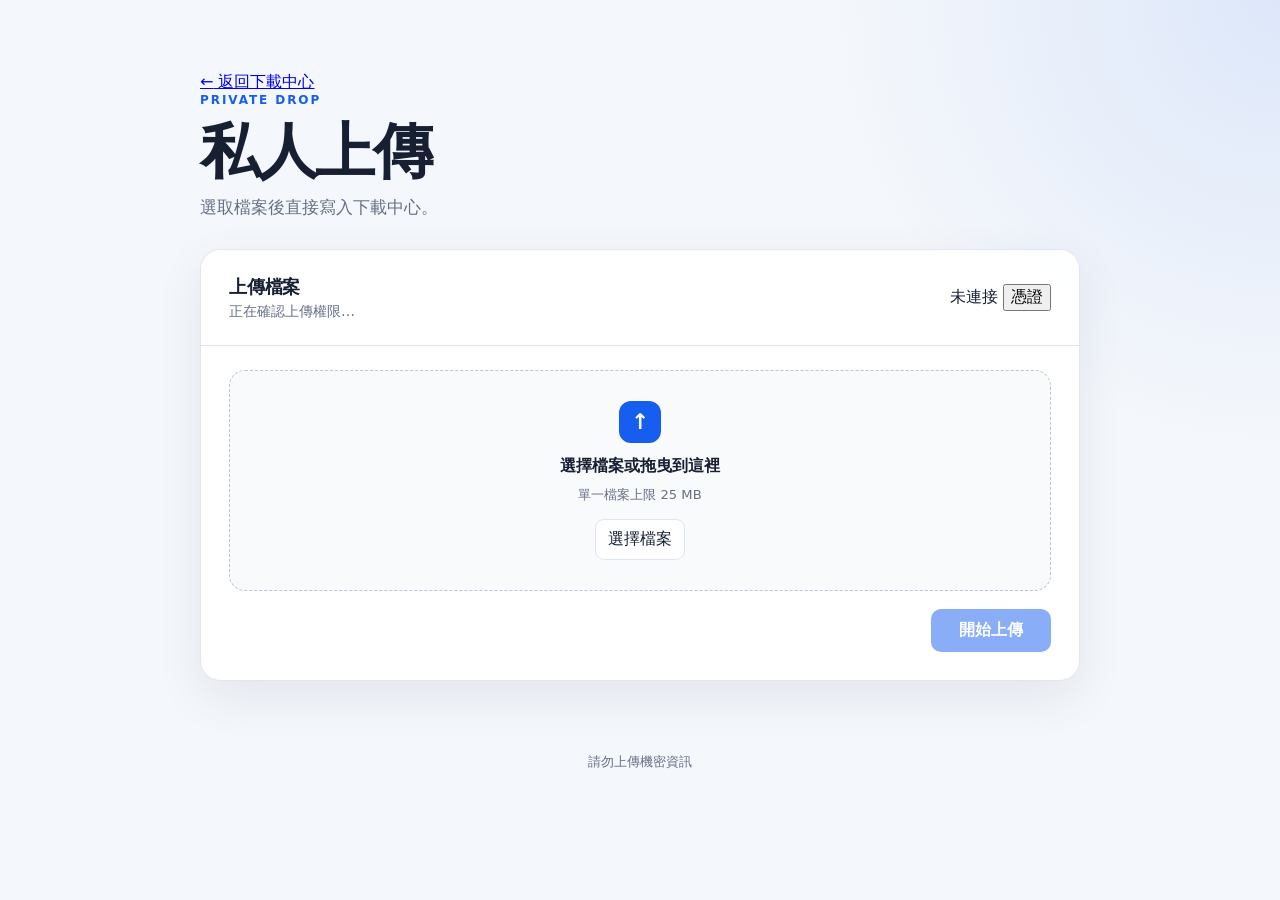
==== upload.html @ 97d2708b "Add dedicated private upload page" ====
<!doctype html>
<html lang="zh-Hant">
  <head>
    <meta charset="UTF-8">
    <meta name="viewport" content="width=device-width, initial-scale=1.0">
    <meta name="description" content="私人檔案上傳工具。">
    <meta name="robots" content="noindex,nofollow">
    <meta name="theme-color" content="#f4f7fb">
    <title>私人上傳｜檔案下載中心</title>
    <link rel="stylesheet" href="styles.css">
  </head>
  <body class="upload-page">
    <main class="page-shell upload-shell">
      <a class="back-link" href="index.html" aria-label="返回檔案下載中心">
        <span aria-hidden="true">←</span>
        返回下載中心
      </a>

      <header class="hero upload-hero">
        <p class="eyebrow">PRIVATE DROP</p>
        <h1>私人上傳</h1>
        <p class="intro">選取檔案後直接寫入下載中心。</p>
      </header>

      <section class="upload-section" aria-labelledby="upload-title">
        <div class="section-heading upload-heading">
          <div>
            <h2 id="upload-title">上傳檔案</h2>
            <p id="upload-mode" class="file-count">正在確認上傳權限…</p>
          </div>
          <div class="credential-controls">
            <span id="credential-status" class="credential-badge">未連接</span>
            <button
              id="credential-toggle"
              class="credential-toggle"
              type="button"
              aria-expanded="false"
              aria-controls="credential-panel"
            >
              <span class="credential-toggle-dot" aria-hidden="true"></span>
              憑證
            </button>
          </div>
        </div>

        <div class="upload-body">
          <div id="credential-panel" class="credential-panel" hidden>
            <div class="credential-copy">
              <p class="credential-title">首次設定上傳權限</p>
              <p class="credential-description">
                Token 儲存在這台裝置的瀏覽器中，之後進入本頁不會再次顯示輸入欄位。
              </p>
            </div>

            <label class="sr-only" for="github-token">GitHub Fine-grained Token</label>
            <div class="credential-input-row">
              <input
                id="github-token"
                type="password"
                inputmode="text"
                autocomplete="off"
                spellcheck="false"
                placeholder="貼上 github_pat_…"
              >
              <button id="toggle-token" class="secondary-button" type="button">顯示</button>
            </div>

            <div class="credential-actions-row">
              <button id="save-token" class="upload-button compact-button" type="button">
                儲存至此裝置
              </button>
              <button id="clear-token" class="text-button" type="button">清除已儲存憑證</button>
            </div>
            <p class="security-note">
              此設定只在目前裝置持續保存；清除瀏覽器網站資料或 Token 到期後需重新設定。
            </p>
          </div>

          <div
            id="drop-zone"
            class="drop-zone"
            tabindex="0"
            role="button"
            aria-label="選擇或拖曳檔案到此處上傳"
          >
            <input id="file-input" type="file" hidden>
            <div class="upload-icon" aria-hidden="true">↑</div>
            <p id="selected-file-name" class="drop-title">選擇檔案或拖曳到這裡</p>
            <p id="selected-file-meta" class="drop-meta">單一檔案上限 25 MB</p>
            <button id="choose-file" class="secondary-button choose-button" type="button">選擇檔案</button>
          </div>

          <div class="upload-actions">
            <button id="upload-button" class="upload-button" type="button" disabled>開始上傳</button>
            <button id="login-button" class="secondary-button" type="button" hidden>登入上傳服務</button>
          </div>

          <div id="upload-progress" class="upload-progress" hidden>
            <div class="progress-track"><div id="progress-bar" class="progress-bar"></div></div>
            <p id="upload-status" class="upload-status" role="status" aria-live="polite"></p>
          </div>

          <a id="post-upload-link" class="post-upload-link" href="index.html" hidden>
            回到首頁查看檔案
            <span aria-hidden="true">→</span>
          </a>
        </div>
      </section>
    </main>

    <footer>
      <p>請勿上傳機密資訊</p>
    </footer>

    <script src="config.js"></script>
    <script src="upload.js" defer></script>
  </body>
</html>
---- styles.css ----
:root {
  color-scheme: light;
  --background: #f4f7fb;
  --surface: #ffffff;
  --surface-soft: #f8fafc;
  --text: #172033;
  --muted: #667085;
  --border: #dfe5ee;
  --accent: #155eef;
  --accent-hover: #004eeb;
  --accent-soft: #eff4ff;
  --success: #067647;
  --success-soft: #ecfdf3;
  --danger: #b42318;
  --danger-soft: #fef3f2;
  --shadow: 0 16px 48px rgba(24, 39, 75, 0.08);
}

* { box-sizing: border-box; }

body {
  min-height: 100vh;
  margin: 0;
  background:
    radial-gradient(circle at top right, rgba(21, 94, 239, 0.1), transparent 28rem),
    var(--background);
  color: var(--text);
  font-family: Inter, ui-sans-serif, system-ui, -apple-system, BlinkMacSystemFont,
    "Segoe UI", "Noto Sans TC", sans-serif;
  -webkit-font-smoothing: antialiased;
}

button, input { font: inherit; }
button { -webkit-tap-highlight-color: transparent; }

.page-shell {
  width: min(100% - 32px, 880px);
  margin: 0 auto;
  padding: 72px 0 40px;
}

.hero { margin-bottom: 30px; }
.eyebrow {
  margin: 0 0 12px;
  color: var(--accent);
  font-size: 0.75rem;
  font-weight: 800;
  letter-spacing: 0.16em;
}

h1, h2, p { margin-top: 0; }
h1 {
  margin-bottom: 12px;
  font-size: clamp(2.25rem, 6vw, 3.75rem);
  line-height: 1.08;
  letter-spacing: -0.04em;
}
h2 { margin-bottom: 4px; font-size: 1.15rem; letter-spacing: -0.01em; }
.intro { max-width: 620px; margin-bottom: 0; color: var(--muted); font-size: 1.05rem; }

.upload-section, .file-section {
  overflow: hidden;
  border: 1px solid rgba(223, 229, 238, 0.9);
  border-radius: 20px;
  background: rgba(255, 255, 255, 0.94);
  box-shadow: var(--shadow);
}
.upload-section { margin-bottom: 24px; }

.section-heading {
  display: flex;
  align-items: center;
  justify-content: space-between;
  gap: 20px;
  padding: 24px 28px;
  border-bottom: 1px solid var(--border);
}
.file-count { min-height: 1.25em; margin-bottom: 0; color: var(--muted); font-size: 0.875rem; }
.private-badge {
  flex: 0 0 auto;
  padding: 6px 10px;
  border-radius: 999px;
  background: var(--success-soft);
  color: var(--success);
  font-size: 0.78rem;
  font-weight: 750;
}
.upload-body { display: grid; gap: 18px; padding: 24px 28px 28px; }

.token-panel {
  padding: 18px;
  border: 1px solid var(--border);
  border-radius: 14px;
  background: var(--surface-soft);
}
.token-panel > label { display: block; margin-bottom: 8px; font-size: 0.85rem; font-weight: 750; }
.token-row { display: grid; grid-template-columns: minmax(0, 1fr) auto auto; gap: 8px; }
.token-row input {
  width: 100%;
  min-width: 0;
  padding: 10px 12px;
  border: 1px solid var(--border);
  border-radius: 9px;
  background: var(--surface);
  color: var(--text);
}
.token-options { display: flex; align-items: center; justify-content: space-between; gap: 12px; margin-top: 10px; }
.checkbox-label { display: inline-flex; align-items: center; gap: 7px; color: var(--muted); font-size: 0.8rem; }
.security-note { margin: 10px 0 0; color: var(--muted); font-size: 0.78rem; line-height: 1.5; }

.drop-zone {
  display: grid;
  min-height: 220px;
  place-items: center;
  align-content: center;
  gap: 9px;
  padding: 30px;
  border: 1.5px dashed #b9c5d8;
  border-radius: 16px;
  background: var(--surface-soft);
  cursor: pointer;
  text-align: center;
  transition: border-color 150ms ease, background 150ms ease, transform 150ms ease;
}
.drop-zone:hover, .drop-zone.dragging { border-color: var(--accent); background: var(--accent-soft); }
.drop-zone.dragging { transform: scale(1.005); }
.drop-zone.has-file { border-style: solid; border-color: #75e0a7; background: var(--success-soft); }
.upload-icon {
  display: grid;
  width: 42px;
  height: 42px;
  place-items: center;
  border-radius: 12px;
  background: var(--accent);
  color: #fff;
  font-size: 1.35rem;
  font-weight: 800;
}
.drop-title { max-width: 100%; margin: 4px 0 0; overflow-wrap: anywhere; font-weight: 750; }
.drop-meta { margin: 0; color: var(--muted); font-size: 0.82rem; }
.choose-button { margin-top: 6px; }

.upload-actions { display: flex; justify-content: flex-end; gap: 10px; }
.upload-button, .download-button {
  display: inline-flex;
  min-width: 120px;
  align-items: center;
  justify-content: center;
  gap: 8px;
  padding: 11px 18px;
  border: 0;
  border-radius: 10px;
  background: var(--accent);
  color: #fff;
  font-weight: 750;
  cursor: pointer;
  transition: background 150ms ease, transform 150ms ease;
}
.upload-button:hover:not(:disabled), .download-button:hover:not(:disabled) { background: var(--accent-hover); transform: translateY(-1px); }
.upload-button:disabled, .download-button:disabled { cursor: not-allowed; opacity: 0.5; }
.secondary-button, .refresh-button {
  flex: 0 0 auto;
  padding: 9px 12px;
  border: 1px solid var(--border);
  border-radius: 9px;
  background: var(--surface);
  color: var(--text);
  cursor: pointer;
}
.secondary-button:hover, .refresh-button:hover { background: var(--surface-soft); }
.text-button { padding: 0; border: 0; background: transparent; color: var(--accent); font-size: 0.8rem; cursor: pointer; }

.upload-progress { display: grid; gap: 8px; }
.progress-track { overflow: hidden; height: 7px; border-radius: 999px; background: #e8edf5; }
.progress-bar { width: 0; height: 100%; border-radius: inherit; background: var(--accent); transition: width 200ms ease; }
.progress-bar.indeterminate { animation: progress 1.25s ease-in-out infinite alternate; }
@keyframes progress { from { transform: translateX(-70%); } to { transform: translateX(230%); } }
.upload-status { margin: 0; color: var(--muted); font-size: 0.82rem; }
.upload-status.success { color: var(--success); }
.upload-status.error { color: var(--danger); }

.status {
  display: flex;
  min-height: 190px;
  align-items: center;
  justify-content: center;
  gap: 12px;
  padding: 32px;
  color: var(--muted);
  text-align: center;
}
.status.error { color: var(--danger); }
.spinner {
  width: 18px;
  height: 18px;
  flex: 0 0 auto;
  border: 2px solid #dbe5f7;
  border-top-color: var(--accent);
  border-radius: 50%;
  animation: spin 0.8s linear infinite;
}
@keyframes spin { to { transform: rotate(360deg); } }

.file-list { margin: 0; padding: 0; list-style: none; }
.file-item {
  display: grid;
  grid-template-columns: minmax(0, 1fr) auto;
  align-items: center;
  gap: 20px;
  padding: 22px 28px;
}
.file-item + .file-item { border-top: 1px solid var(--border); }
.file-details { min-width: 0; }
.file-name {
  overflow: hidden;
  margin: 0 0 9px;
  font-size: 1rem;
  font-weight: 700;
  line-height: 1.35;
  text-overflow: ellipsis;
  white-space: nowrap;
}
.file-meta { display: flex; flex-wrap: wrap; gap: 8px; margin: 0; color: var(--muted); font-size: 0.8125rem; }
.extension { padding: 2px 8px; border-radius: 999px; background: var(--accent-soft); color: var(--accent); font-weight: 700; }
.button-spinner { width: 14px; height: 14px; border: 2px solid rgba(255, 255, 255, 0.45); border-top-color: #fff; border-radius: 50%; animation: spin 0.8s linear infinite; }

button:focus-visible, input:focus-visible, .drop-zone:focus-visible { outline: 3px solid rgba(21, 94, 239, 0.28); outline-offset: 2px; }
footer { padding: 8px 16px 32px; color: var(--muted); font-size: 0.8125rem; text-align: center; }
footer p { margin-bottom: 0; }
[hidden] { display: none !important; }

@media (max-width: 600px) {
  .page-shell { width: min(100% - 24px, 880px); padding-top: 44px; }
  .hero { margin-bottom: 24px; }
  .section-heading, .file-item, .upload-body { padding-right: 20px; padding-left: 20px; }
  .token-row { grid-template-columns: 1fr auto; }
  .token-row input { grid-column: 1 / -1; }
  .token-options { align-items: flex-start; flex-direction: column; }
  .drop-zone { min-height: 200px; padding: 24px 18px; }
  .upload-actions { flex-direction: column-reverse; }
  .upload-button, .upload-actions .secondary-button { width: 100%; }
  .file-item { grid-template-columns: 1fr; gap: 16px; }
  .file-name { white-space: normal; overflow-wrap: anywhere; }
  .download-button { width: 100%; }
}

@media (prefers-reduced-motion: reduce) {
  *, *::before, *::after {
    scroll-behavior: auto !important;
    transition-duration: 0.01ms !important;
    animation-duration: 0.01ms !important;
    animation-iteration-count: 1 !important;
  }
}
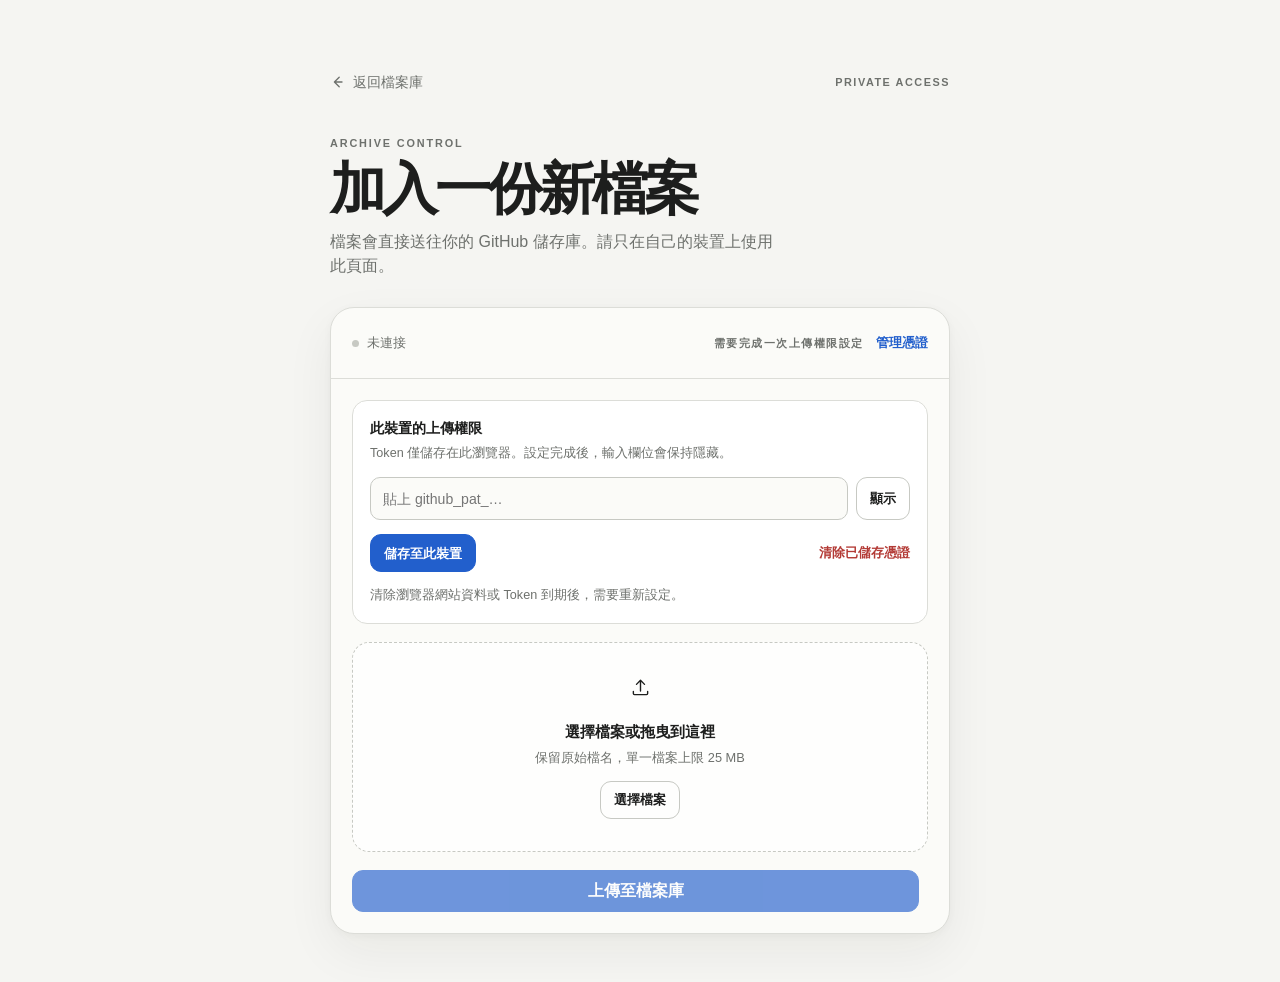
==== commit ad46e97a: "Redesign personal file hub experience" ====
--- a/upload.html
+++ b/upload.html
@@ -2,96 +2,74 @@
 <html lang="zh-Hant">
   <head>
     <meta charset="UTF-8">
-    <meta name="viewport" content="width=device-width, initial-scale=1.0">
+    <meta name="viewport" content="width=device-width, initial-scale=1, viewport-fit=cover">
     <meta name="description" content="私人檔案上傳工具。">
-    <meta name="robots" content="noindex,nofollow">
-    <meta name="theme-color" content="#f4f7fb">
-    <title>私人上傳｜檔案下載中心</title>
+    <meta name="robots" content="noindex,nofollow,noarchive">
+    <meta name="theme-color" content="#f5f5f2" media="(prefers-color-scheme: light)">
+    <meta name="theme-color" content="#161718" media="(prefers-color-scheme: dark)">
+    <meta name="apple-mobile-web-app-capable" content="yes">
+    <meta name="apple-mobile-web-app-status-bar-style" content="default">
+    <link rel="manifest" href="manifest.webmanifest">
+    <link rel="apple-touch-icon" href="assets/icons/apple-touch-icon.png">
     <link rel="stylesheet" href="styles.css">
+    <title>管理檔案 · 檔案庫</title>
   </head>
   <body class="upload-page">
-    <main class="page-shell upload-shell">
-      <a class="back-link" href="index.html" aria-label="返回檔案下載中心">
-        <span aria-hidden="true">←</span>
-        返回下載中心
-      </a>
+    <main class="app-frame upload-frame">
+      <nav class="upload-topbar" aria-label="頁面導覽">
+        <a class="back-link" href="index.html">
+          <svg aria-hidden="true" viewBox="0 0 20 20" fill="none"><path d="m11.5 4-6 6 6 6M6 10h9" stroke="currentColor" stroke-width="1.65" stroke-linecap="round" stroke-linejoin="round"/></svg>
+          返回檔案庫
+        </a>
+        <span class="owner-mark">PRIVATE ACCESS</span>
+      </nav>
 
-      <header class="hero upload-hero">
-        <p class="eyebrow">PRIVATE DROP</p>
-        <h1>私人上傳</h1>
-        <p class="intro">選取檔案後直接寫入下載中心。</p>
+      <header class="upload-intro">
+        <p class="kicker">ARCHIVE CONTROL</p>
+        <h1>加入一份新檔案</h1>
+        <p>檔案會直接送往你的 GitHub 儲存庫。請只在自己的裝置上使用此頁面。</p>
       </header>
 
-      <section class="upload-section" aria-labelledby="upload-title">
-        <div class="section-heading upload-heading">
-          <div>
-            <h2 id="upload-title">上傳檔案</h2>
-            <p id="upload-mode" class="file-count">正在確認上傳權限…</p>
+      <section class="upload-panel" aria-labelledby="upload-title">
+        <div class="connection-bar">
+          <div class="connection-state">
+            <span class="state-dot" aria-hidden="true"></span>
+            <span id="credential-status">未連接</span>
           </div>
+          <span id="upload-mode" class="owner-mark">正在確認上傳權限…</span>
           <div class="credential-controls">
-            <span id="credential-status" class="credential-badge">未連接</span>
-            <button
-              id="credential-toggle"
-              class="credential-toggle"
-              type="button"
-              aria-expanded="false"
-              aria-controls="credential-panel"
-            >
-              <span class="credential-toggle-dot" aria-hidden="true"></span>
-              憑證
-            </button>
+            <button id="credential-toggle" class="text-button credential-toggle" type="button" aria-expanded="false" aria-controls="credential-panel">管理憑證</button>
           </div>
         </div>
 
         <div class="upload-body">
           <div id="credential-panel" class="credential-panel" hidden>
             <div class="credential-copy">
-              <p class="credential-title">首次設定上傳權限</p>
-              <p class="credential-description">
-                Token 儲存在這台裝置的瀏覽器中，之後進入本頁不會再次顯示輸入欄位。
-              </p>
+              <p class="credential-title">此裝置的上傳權限</p>
+              <p class="credential-description">Token 僅儲存在此瀏覽器。設定完成後，輸入欄位會保持隱藏。</p>
             </div>
-
             <label class="sr-only" for="github-token">GitHub Fine-grained Token</label>
             <div class="credential-input-row">
-              <input
-                id="github-token"
-                type="password"
-                inputmode="text"
-                autocomplete="off"
-                spellcheck="false"
-                placeholder="貼上 github_pat_…"
-              >
+              <input id="github-token" type="password" inputmode="text" autocomplete="off" spellcheck="false" placeholder="貼上 github_pat_…">
               <button id="toggle-token" class="secondary-button" type="button">顯示</button>
             </div>
-
             <div class="credential-actions-row">
-              <button id="save-token" class="upload-button compact-button" type="button">
-                儲存至此裝置
-              </button>
-              <button id="clear-token" class="text-button" type="button">清除已儲存憑證</button>
+              <button id="save-token" class="primary-button compact-button" type="button">儲存至此裝置</button>
+              <button id="clear-token" class="text-button danger-text-button" type="button">清除已儲存憑證</button>
             </div>
-            <p class="security-note">
-              此設定只在目前裝置持續保存；清除瀏覽器網站資料或 Token 到期後需重新設定。
-            </p>
+            <p class="security-note">清除瀏覽器網站資料或 Token 到期後，需要重新設定。</p>
           </div>
 
-          <div
-            id="drop-zone"
-            class="drop-zone"
-            tabindex="0"
-            role="button"
-            aria-label="選擇或拖曳檔案到此處上傳"
-          >
+          <div id="drop-zone" class="drop-zone">
             <input id="file-input" type="file" hidden>
-            <div class="upload-icon" aria-hidden="true">↑</div>
+            <div class="drop-symbol" aria-hidden="true"><svg viewBox="0 0 28 28" fill="none"><path d="M14 18V6m0 0L9.5 10.5M14 6l4.5 4.5M6 18.5v2.25A1.25 1.25 0 0 0 7.25 22h13.5A1.25 1.25 0 0 0 22 20.75V18.5" stroke="currentColor" stroke-width="1.55" stroke-linecap="round" stroke-linejoin="round"/></svg></div>
             <p id="selected-file-name" class="drop-title">選擇檔案或拖曳到這裡</p>
-            <p id="selected-file-meta" class="drop-meta">單一檔案上限 25 MB</p>
+            <p id="selected-file-meta" class="drop-meta">保留原始檔名，單一檔案上限 25 MB</p>
             <button id="choose-file" class="secondary-button choose-button" type="button">選擇檔案</button>
           </div>
 
           <div class="upload-actions">
-            <button id="upload-button" class="upload-button" type="button" disabled>開始上傳</button>
+            <button id="upload-button" class="primary-button" type="button" disabled>上傳至檔案庫</button>
             <button id="login-button" class="secondary-button" type="button" hidden>登入上傳服務</button>
           </div>
 
@@ -99,19 +77,10 @@
             <div class="progress-track"><div id="progress-bar" class="progress-bar"></div></div>
             <p id="upload-status" class="upload-status" role="status" aria-live="polite"></p>
           </div>
-
-          <a id="post-upload-link" class="post-upload-link" href="index.html" hidden>
-            回到首頁查看檔案
-            <span aria-hidden="true">→</span>
-          </a>
+          <a id="post-upload-link" class="post-upload-link" href="index.html" hidden>回到檔案庫查看檔案 <span aria-hidden="true">→</span></a>
         </div>
       </section>
     </main>
-
-    <footer>
-      <p>請勿上傳機密資訊</p>
-    </footer>
-
     <script src="config.js"></script>
     <script src="upload.js" defer></script>
   </body>
--- a/styles.css
+++ b/styles.css
@@ -1,254 +1,179 @@
 :root {
-  color-scheme: light;
-  --background: #f4f7fb;
-  --surface: #ffffff;
-  --surface-soft: #f8fafc;
-  --text: #172033;
-  --muted: #667085;
-  --border: #dfe5ee;
-  --accent: #155eef;
-  --accent-hover: #004eeb;
-  --accent-soft: #eff4ff;
-  --success: #067647;
-  --success-soft: #ecfdf3;
-  --danger: #b42318;
-  --danger-soft: #fef3f2;
-  --shadow: 0 16px 48px rgba(24, 39, 75, 0.08);
+  color-scheme: light dark;
+  --canvas: #f5f5f2;
+  --surface: #fbfbf8;
+  --surface-raised: #ffffff;
+  --ink: #1d1e1d;
+  --ink-soft: #6e716d;
+  --line: #dcddd8;
+  --line-strong: #c7c9c3;
+  --blue: #225fcc;
+  --blue-pressed: #164aab;
+  --blue-wash: #eaf1ff;
+  --success: #27744e;
+  --danger: #b33a35;
+  --danger-wash: #fff1ef;
+  --shadow: 0 18px 50px rgba(26, 28, 24, 0.06), 0 2px 8px rgba(26, 28, 24, 0.035);
+  --radius-lg: 24px;
+  --safe-bottom: env(safe-area-inset-bottom, 0px);
+  font-family: ui-rounded, "SF Pro Rounded", "SF Pro Text", -apple-system, BlinkMacSystemFont, "Segoe UI", "Noto Sans TC", sans-serif;
+}
+
+@media (prefers-color-scheme: dark) {
+  :root {
+    --canvas: #161718;
+    --surface: #1e2020;
+    --surface-raised: #252727;
+    --ink: #f1f2ef;
+    --ink-soft: #aeb2ac;
+    --line: #383b39;
+    --line-strong: #4a4e4b;
+    --blue: #91b8ff;
+    --blue-pressed: #b9d1ff;
+    --blue-wash: #1d3155;
+    --success: #77d39b;
+    --danger: #ff9c95;
+    --danger-wash: #462523;
+    --shadow: none;
+  }
 }
 
 * { box-sizing: border-box; }
-
+html { background: var(--canvas); }
 body {
+  min-width: 320px;
   min-height: 100vh;
   margin: 0;
-  background:
-    radial-gradient(circle at top right, rgba(21, 94, 239, 0.1), transparent 28rem),
-    var(--background);
-  color: var(--text);
-  font-family: Inter, ui-sans-serif, system-ui, -apple-system, BlinkMacSystemFont,
-    "Segoe UI", "Noto Sans TC", sans-serif;
+  background: var(--canvas);
+  color: var(--ink);
+  font: 400 16px/1.5 ui-rounded, "SF Pro Rounded", "SF Pro Text", -apple-system, BlinkMacSystemFont, "Segoe UI", "Noto Sans TC", sans-serif;
   -webkit-font-smoothing: antialiased;
+  text-rendering: optimizeLegibility;
 }
+button, input { font: inherit; }
+button { color: inherit; -webkit-tap-highlight-color: transparent; }
+a { color: inherit; -webkit-tap-highlight-color: transparent; }
+h1, h2, h3, p { margin-top: 0; }
+h1 { margin-bottom: 0; font-size: clamp(2.45rem, 7vw, 4.2rem); font-weight: 620; line-height: 0.98; letter-spacing: -0.065em; }
+h2 { margin-bottom: 5px; font-size: 1.05rem; font-weight: 650; letter-spacing: -0.025em; }
 
-button, input { font: inherit; }
-button { -webkit-tap-highlight-color: transparent; }
+.app-frame { width: min(calc(100% - 40px), 920px); margin: 0 auto; padding: max(72px, calc(env(safe-area-inset-top, 0px) + 48px)) 0 52px; }
+.archive-header { display: flex; align-items: end; justify-content: space-between; gap: 24px; margin-bottom: 37px; }
+.kicker { margin: 0 0 11px; color: var(--ink-soft); font-size: 0.68rem; font-weight: 700; letter-spacing: 0.17em; }
+.title-line { display: flex; align-items: center; gap: 10px; }
+.archive-summary { max-width: 12rem; margin: 0 0 3px; color: var(--ink-soft); font-size: 0.94rem; text-align: right; }
 
-.page-shell {
-  width: min(100% - 32px, 880px);
-  margin: 0 auto;
-  padding: 72px 0 40px;
-}
+.constellation-link { display: inline-grid; width: 34px; height: 34px; place-items: center; border-radius: 50%; color: color-mix(in srgb, var(--ink-soft) 82%, transparent); opacity: 0.72; transition: color 180ms ease, background 180ms ease, opacity 180ms ease, transform 180ms ease; }
+.constellation-link svg { width: 25px; height: 25px; }
+.constellation-link:hover { background: var(--blue-wash); color: var(--blue); opacity: 1; transform: rotate(10deg); }
+.constellation-link:active { transform: scale(0.9); }
 
-.hero { margin-bottom: 30px; }
-.eyebrow {
-  margin: 0 0 12px;
-  color: var(--accent);
-  font-size: 0.75rem;
-  font-weight: 800;
-  letter-spacing: 0.16em;
-}
+.library, .upload-panel { overflow: hidden; border: 1px solid var(--line); border-radius: var(--radius-lg); background: var(--surface); box-shadow: var(--shadow); }
+.library-heading { display: flex; align-items: center; justify-content: space-between; gap: 20px; padding: 24px 29px 21px; border-bottom: 1px solid var(--line); }
+.file-count { min-height: 1.25em; margin: 0; color: var(--ink-soft); font-size: 0.82rem; }
 
-h1, h2, p { margin-top: 0; }
-h1 {
-  margin-bottom: 12px;
-  font-size: clamp(2.25rem, 6vw, 3.75rem);
-  line-height: 1.08;
-  letter-spacing: -0.04em;
-}
-h2 { margin-bottom: 4px; font-size: 1.15rem; letter-spacing: -0.01em; }
-.intro { max-width: 620px; margin-bottom: 0; color: var(--muted); font-size: 1.05rem; }
+.text-button { padding: 8px 0; border: 0; background: transparent; color: var(--blue); font-size: 0.84rem; font-weight: 650; cursor: pointer; }
+.text-button:hover { color: var(--blue-pressed); text-decoration: underline; text-underline-offset: 3px; }
+.library-state { display: flex; min-height: 220px; align-items: center; justify-content: center; gap: 10px; padding: 32px; color: var(--ink-soft); text-align: center; }
+.library-state.error { color: var(--danger); }
+.quiet-spinner, .spinner { display: inline-block; width: 15px; height: 15px; flex: 0 0 auto; border: 1.8px solid color-mix(in srgb, var(--ink-soft) 24%, transparent); border-top-color: currentColor; border-radius: 50%; animation: spin 800ms linear infinite; }
+@keyframes spin { to { transform: rotate(1turn); } }
 
-.upload-section, .file-section {
-  overflow: hidden;
-  border: 1px solid rgba(223, 229, 238, 0.9);
-  border-radius: 20px;
-  background: rgba(255, 255, 255, 0.94);
-  box-shadow: var(--shadow);
-}
-.upload-section { margin-bottom: 24px; }
+.file-list { margin: 0; padding: 0; list-style: none; }
+.file-item { display: grid; grid-template-columns: minmax(0, 1fr) auto; align-items: center; gap: 24px; padding: 20px 29px; transition: background 160ms ease; }
+.file-item + .file-item { border-top: 1px solid var(--line); }
+.file-item:hover { background: color-mix(in srgb, var(--surface-raised) 75%, var(--blue-wash)); }
+.file-details { min-width: 0; }
+.file-name { overflow: hidden; margin: 0 0 7px; font-size: 1rem; font-weight: 625; letter-spacing: -0.018em; text-overflow: ellipsis; white-space: nowrap; }
+.file-meta { display: flex; flex-wrap: wrap; align-items: center; gap: 8px; margin: 0; color: var(--ink-soft); font-size: 0.79rem; }
+.extension { padding: 2px 7px; border: 1px solid color-mix(in srgb, var(--line-strong) 75%, transparent); border-radius: 6px; color: var(--ink-soft); font-size: 0.68rem; font-weight: 700; letter-spacing: 0.055em; }
 
-.section-heading {
-  display: flex;
-  align-items: center;
-  justify-content: space-between;
-  gap: 20px;
-  padding: 24px 28px;
-  border-bottom: 1px solid var(--border);
-}
-.file-count { min-height: 1.25em; margin-bottom: 0; color: var(--muted); font-size: 0.875rem; }
-.private-badge {
-  flex: 0 0 auto;
-  padding: 6px 10px;
-  border-radius: 999px;
-  background: var(--success-soft);
-  color: var(--success);
-  font-size: 0.78rem;
-  font-weight: 750;
-}
-.upload-body { display: grid; gap: 18px; padding: 24px 28px 28px; }
+.download-button, .primary-button, .secondary-button { display: inline-flex; min-height: 42px; align-items: center; justify-content: center; gap: 7px; border-radius: 11px; font-weight: 650; cursor: pointer; transition: background 160ms ease, border-color 160ms ease, color 160ms ease, transform 160ms ease, opacity 160ms ease; }
+.download-button { min-width: 92px; padding: 9px 13px; border: 1px solid var(--line); background: var(--surface-raised); color: var(--ink); font-size: 0.87rem; }
+.download-button:hover:not(:disabled) { border-color: color-mix(in srgb, var(--blue) 50%, var(--line)); color: var(--blue); background: var(--blue-wash); }
+.primary-button { width: 100%; border: 1px solid var(--blue); background: var(--blue); color: #fff; }
+.primary-button:hover:not(:disabled) { border-color: var(--blue-pressed); background: var(--blue-pressed); }
+.secondary-button { padding: 0 13px; border: 1px solid var(--line-strong); background: transparent; color: var(--ink); font-size: 0.84rem; }
+.secondary-button:hover { border-color: var(--ink-soft); background: var(--surface-raised); }
+.download-button:active:not(:disabled), .primary-button:active:not(:disabled), .secondary-button:active:not(:disabled) { transform: scale(0.97); }
+.download-button:disabled, .primary-button:disabled { cursor: wait; opacity: 0.65; }
+.button-spinner { width: 14px; height: 14px; border: 2px solid rgba(255, 255, 255, 0.45); border-top-color: #fff; border-radius: 50%; animation: spin 800ms linear infinite; }
+.archive-footer { display: flex; justify-content: center; gap: 8px; padding: 4px 24px calc(28px + var(--safe-bottom)); color: var(--ink-soft); font-size: 0.74rem; }
 
-.token-panel {
-  padding: 18px;
-  border: 1px solid var(--border);
-  border-radius: 14px;
-  background: var(--surface-soft);
-}
-.token-panel > label { display: block; margin-bottom: 8px; font-size: 0.85rem; font-weight: 750; }
-.token-row { display: grid; grid-template-columns: minmax(0, 1fr) auto auto; gap: 8px; }
-.token-row input {
-  width: 100%;
-  min-width: 0;
-  padding: 10px 12px;
-  border: 1px solid var(--border);
-  border-radius: 9px;
-  background: var(--surface);
-  color: var(--text);
-}
-.token-options { display: flex; align-items: center; justify-content: space-between; gap: 12px; margin-top: 10px; }
-.checkbox-label { display: inline-flex; align-items: center; gap: 7px; color: var(--muted); font-size: 0.8rem; }
-.security-note { margin: 10px 0 0; color: var(--muted); font-size: 0.78rem; line-height: 1.5; }
-
-.drop-zone {
-  display: grid;
-  min-height: 220px;
-  place-items: center;
-  align-content: center;
-  gap: 9px;
-  padding: 30px;
-  border: 1.5px dashed #b9c5d8;
-  border-radius: 16px;
-  background: var(--surface-soft);
-  cursor: pointer;
-  text-align: center;
-  transition: border-color 150ms ease, background 150ms ease, transform 150ms ease;
-}
-.drop-zone:hover, .drop-zone.dragging { border-color: var(--accent); background: var(--accent-soft); }
-.drop-zone.dragging { transform: scale(1.005); }
-.drop-zone.has-file { border-style: solid; border-color: #75e0a7; background: var(--success-soft); }
-.upload-icon {
-  display: grid;
-  width: 42px;
-  height: 42px;
-  place-items: center;
-  border-radius: 12px;
-  background: var(--accent);
-  color: #fff;
-  font-size: 1.35rem;
-  font-weight: 800;
-}
-.drop-title { max-width: 100%; margin: 4px 0 0; overflow-wrap: anywhere; font-weight: 750; }
-.drop-meta { margin: 0; color: var(--muted); font-size: 0.82rem; }
-.choose-button { margin-top: 6px; }
-
-.upload-actions { display: flex; justify-content: flex-end; gap: 10px; }
-.upload-button, .download-button {
-  display: inline-flex;
-  min-width: 120px;
-  align-items: center;
-  justify-content: center;
-  gap: 8px;
-  padding: 11px 18px;
-  border: 0;
-  border-radius: 10px;
-  background: var(--accent);
-  color: #fff;
-  font-weight: 750;
-  cursor: pointer;
-  transition: background 150ms ease, transform 150ms ease;
-}
-.upload-button:hover:not(:disabled), .download-button:hover:not(:disabled) { background: var(--accent-hover); transform: translateY(-1px); }
-.upload-button:disabled, .download-button:disabled { cursor: not-allowed; opacity: 0.5; }
-.secondary-button, .refresh-button {
-  flex: 0 0 auto;
-  padding: 9px 12px;
-  border: 1px solid var(--border);
-  border-radius: 9px;
-  background: var(--surface);
-  color: var(--text);
-  cursor: pointer;
-}
-.secondary-button:hover, .refresh-button:hover { background: var(--surface-soft); }
-.text-button { padding: 0; border: 0; background: transparent; color: var(--accent); font-size: 0.8rem; cursor: pointer; }
-
+/* Private uploader */
+.upload-frame { width: min(calc(100% - 40px), 620px); padding-bottom: calc(48px + var(--safe-bottom)); }
+.upload-topbar { display: flex; align-items: center; justify-content: space-between; margin-bottom: 42px; }
+.back-link { display: inline-flex; align-items: center; gap: 7px; color: var(--ink-soft); font-size: 0.87rem; text-decoration: none; }
+.back-link:hover { color: var(--ink); }
+.back-link svg { width: 16px; height: 16px; }
+.owner-mark { color: var(--ink-soft); font-size: 0.68rem; font-weight: 700; letter-spacing: 0.14em; }
+.upload-intro { margin-bottom: 29px; }
+.upload-intro h1 { margin-bottom: 13px; font-size: clamp(2.15rem, 9vw, 3.5rem); }
+.upload-intro p:last-child { max-width: 28rem; margin: 0; color: var(--ink-soft); }
+.connection-bar { display: grid; grid-template-columns: minmax(0, 1fr) auto auto; align-items: center; gap: 12px; padding: 17px 21px; border-bottom: 1px solid var(--line); }
+.connection-state { display: flex; align-items: center; gap: 8px; min-width: 0; color: var(--ink-soft); font-size: 0.82rem; }
+.connection-state span:last-child { overflow: hidden; text-overflow: ellipsis; white-space: nowrap; }
+.state-dot { width: 7px; height: 7px; flex: 0 0 auto; border-radius: 50%; background: var(--line-strong); }
+.connection-state:has(#credential-status.connected) { color: var(--success); }
+.connection-state:has(#credential-status.connected) .state-dot { background: currentColor; box-shadow: 0 0 0 3px color-mix(in srgb, currentColor 16%, transparent); }
+.credential-controls { display: flex; align-items: center; }
+.credential-toggle { white-space: nowrap; }
+.upload-body { display: grid; gap: 18px; padding: 21px; }
+.credential-panel { display: grid; gap: 14px; padding: 17px; border: 1px solid var(--line); border-radius: 15px; background: var(--surface-raised); }
+.credential-title { margin-bottom: 4px; font-size: 0.9rem; font-weight: 720; }
+.credential-description, .security-note { margin: 0; color: var(--ink-soft); font-size: 0.79rem; line-height: 1.55; }
+.credential-input-row { display: grid; grid-template-columns: minmax(0, 1fr) auto; gap: 8px; }
+.credential-input-row input { width: 100%; min-width: 0; height: 43px; padding: 0 12px; border: 1px solid var(--line-strong); border-radius: 10px; outline: none; background: var(--surface); color: var(--ink); font-size: 0.88rem; }
+.credential-input-row input:focus { border-color: var(--blue); box-shadow: 0 0 0 3px color-mix(in srgb, var(--blue) 18%, transparent); }
+.credential-actions-row { display: flex; align-items: center; justify-content: space-between; gap: 14px; }
+.compact-button { width: auto; min-height: 38px; padding: 0 13px; font-size: 0.82rem; }
+.danger-text-button { color: var(--danger); }
+.drop-zone { display: grid; min-height: 210px; place-items: center; align-content: center; gap: 5px; padding: 28px 20px; border: 1px dashed var(--line-strong); border-radius: 17px; background: color-mix(in srgb, var(--surface-raised) 70%, transparent); color: var(--ink-soft); text-align: center; cursor: pointer; transition: border-color 160ms ease, background 160ms ease, transform 160ms ease; }
+.drop-zone:hover, .drop-zone.dragging { border-color: var(--blue); background: var(--blue-wash); color: var(--blue); }
+.drop-zone:active { transform: scale(0.995); }
+.drop-zone.has-file { border-style: solid; border-color: color-mix(in srgb, var(--success) 60%, var(--line)); background: color-mix(in srgb, var(--success) 9%, var(--surface)); }
+.drop-symbol { margin-bottom: 8px; color: var(--ink); }
+.drop-symbol svg { width: 25px; height: 25px; }
+.drop-title { max-width: 100%; margin: 0; overflow-wrap: anywhere; color: var(--ink); font-size: 0.96rem; font-weight: 620; }
+.drop-meta { margin: 0 0 8px; color: var(--ink-soft); font-size: 0.8rem; }
+.choose-button { min-height: 38px; }
+.upload-actions { display: grid; grid-template-columns: minmax(0, 1fr) auto; gap: 9px; }
+.upload-actions .secondary-button { min-width: 120px; }
 .upload-progress { display: grid; gap: 8px; }
-.progress-track { overflow: hidden; height: 7px; border-radius: 999px; background: #e8edf5; }
-.progress-bar { width: 0; height: 100%; border-radius: inherit; background: var(--accent); transition: width 200ms ease; }
+.progress-track { height: 3px; overflow: hidden; border-radius: 4px; background: var(--line); }
+.progress-bar { width: 0; height: 100%; border-radius: inherit; background: var(--blue); transition: width 200ms ease; }
 .progress-bar.indeterminate { animation: progress 1.25s ease-in-out infinite alternate; }
 @keyframes progress { from { transform: translateX(-70%); } to { transform: translateX(230%); } }
-.upload-status { margin: 0; color: var(--muted); font-size: 0.82rem; }
+.upload-status { margin: 0; color: var(--ink-soft); font-size: 0.8rem; text-align: center; }
 .upload-status.success { color: var(--success); }
 .upload-status.error { color: var(--danger); }
+.post-upload-link { display: inline-flex; align-items: center; justify-self: end; gap: 8px; color: var(--blue); font-size: 0.85rem; font-weight: 700; text-decoration: none; }
+.post-upload-link:hover { text-decoration: underline; }
 
-.status {
-  display: flex;
-  min-height: 190px;
-  align-items: center;
-  justify-content: center;
-  gap: 12px;
-  padding: 32px;
-  color: var(--muted);
-  text-align: center;
-}
-.status.error { color: var(--danger); }
-.spinner {
-  width: 18px;
-  height: 18px;
-  flex: 0 0 auto;
-  border: 2px solid #dbe5f7;
-  border-top-color: var(--accent);
-  border-radius: 50%;
-  animation: spin 0.8s linear infinite;
-}
-@keyframes spin { to { transform: rotate(360deg); } }
-
-.file-list { margin: 0; padding: 0; list-style: none; }
-.file-item {
-  display: grid;
-  grid-template-columns: minmax(0, 1fr) auto;
-  align-items: center;
-  gap: 20px;
-  padding: 22px 28px;
-}
-.file-item + .file-item { border-top: 1px solid var(--border); }
-.file-details { min-width: 0; }
-.file-name {
-  overflow: hidden;
-  margin: 0 0 9px;
-  font-size: 1rem;
-  font-weight: 700;
-  line-height: 1.35;
-  text-overflow: ellipsis;
-  white-space: nowrap;
-}
-.file-meta { display: flex; flex-wrap: wrap; gap: 8px; margin: 0; color: var(--muted); font-size: 0.8125rem; }
-.extension { padding: 2px 8px; border-radius: 999px; background: var(--accent-soft); color: var(--accent); font-weight: 700; }
-.button-spinner { width: 14px; height: 14px; border: 2px solid rgba(255, 255, 255, 0.45); border-top-color: #fff; border-radius: 50%; animation: spin 0.8s linear infinite; }
-
-button:focus-visible, input:focus-visible, .drop-zone:focus-visible { outline: 3px solid rgba(21, 94, 239, 0.28); outline-offset: 2px; }
-footer { padding: 8px 16px 32px; color: var(--muted); font-size: 0.8125rem; text-align: center; }
-footer p { margin-bottom: 0; }
+button:focus-visible, input:focus-visible, .drop-zone:focus-visible, a:focus-visible, summary:focus-visible { outline: 3px solid color-mix(in srgb, var(--blue) 40%, transparent); outline-offset: 3px; }
+.sr-only { position: absolute; width: 1px; height: 1px; padding: 0; margin: -1px; overflow: hidden; clip: rect(0, 0, 0, 0); white-space: nowrap; border: 0; }
 [hidden] { display: none !important; }
 
 @media (max-width: 600px) {
-  .page-shell { width: min(100% - 24px, 880px); padding-top: 44px; }
-  .hero { margin-bottom: 24px; }
-  .section-heading, .file-item, .upload-body { padding-right: 20px; padding-left: 20px; }
-  .token-row { grid-template-columns: 1fr auto; }
-  .token-row input { grid-column: 1 / -1; }
-  .token-options { align-items: flex-start; flex-direction: column; }
-  .drop-zone { min-height: 200px; padding: 24px 18px; }
-  .upload-actions { flex-direction: column-reverse; }
-  .upload-button, .upload-actions .secondary-button { width: 100%; }
-  .file-item { grid-template-columns: 1fr; gap: 16px; }
-  .file-name { white-space: normal; overflow-wrap: anywhere; }
+  .app-frame, .upload-frame { width: min(calc(100% - 28px), 920px); padding-top: max(45px, calc(env(safe-area-inset-top, 0px) + 30px)); }
+  .archive-header { display: block; margin-bottom: 27px; }
+  .archive-summary { max-width: none; margin: 16px 0 0; text-align: left; }
+  .library, .upload-panel { border-radius: 20px; }
+  .library-heading { padding: 20px 19px 18px; }
+  .file-item { grid-template-columns: minmax(0, 1fr); gap: 14px; padding: 18px 19px; }
+  .file-name { overflow: visible; white-space: normal; overflow-wrap: anywhere; }
   .download-button { width: 100%; }
+  .upload-topbar { margin-bottom: 34px; }
+  .connection-bar { grid-template-columns: minmax(0, 1fr) auto; padding: 16px 17px; }
+  #upload-mode { display: none; }
+  .upload-body { padding: 16px; }
+  .credential-input-row { grid-template-columns: 1fr; }
+  .credential-actions-row { align-items: flex-start; flex-direction: column; }
+  .upload-actions { grid-template-columns: 1fr; }
+  .upload-actions .secondary-button { width: 100%; }
+  .drop-zone { min-height: 190px; padding: 24px 17px; }
 }
 
 @media (prefers-reduced-motion: reduce) {
-  *, *::before, *::after {
-    scroll-behavior: auto !important;
-    transition-duration: 0.01ms !important;
-    animation-duration: 0.01ms !important;
-    animation-iteration-count: 1 !important;
-  }
+  *, *::before, *::after { scroll-behavior: auto !important; animation-duration: 0.01ms !important; animation-iteration-count: 1 !important; transition-duration: 0.01ms !important; }
 }
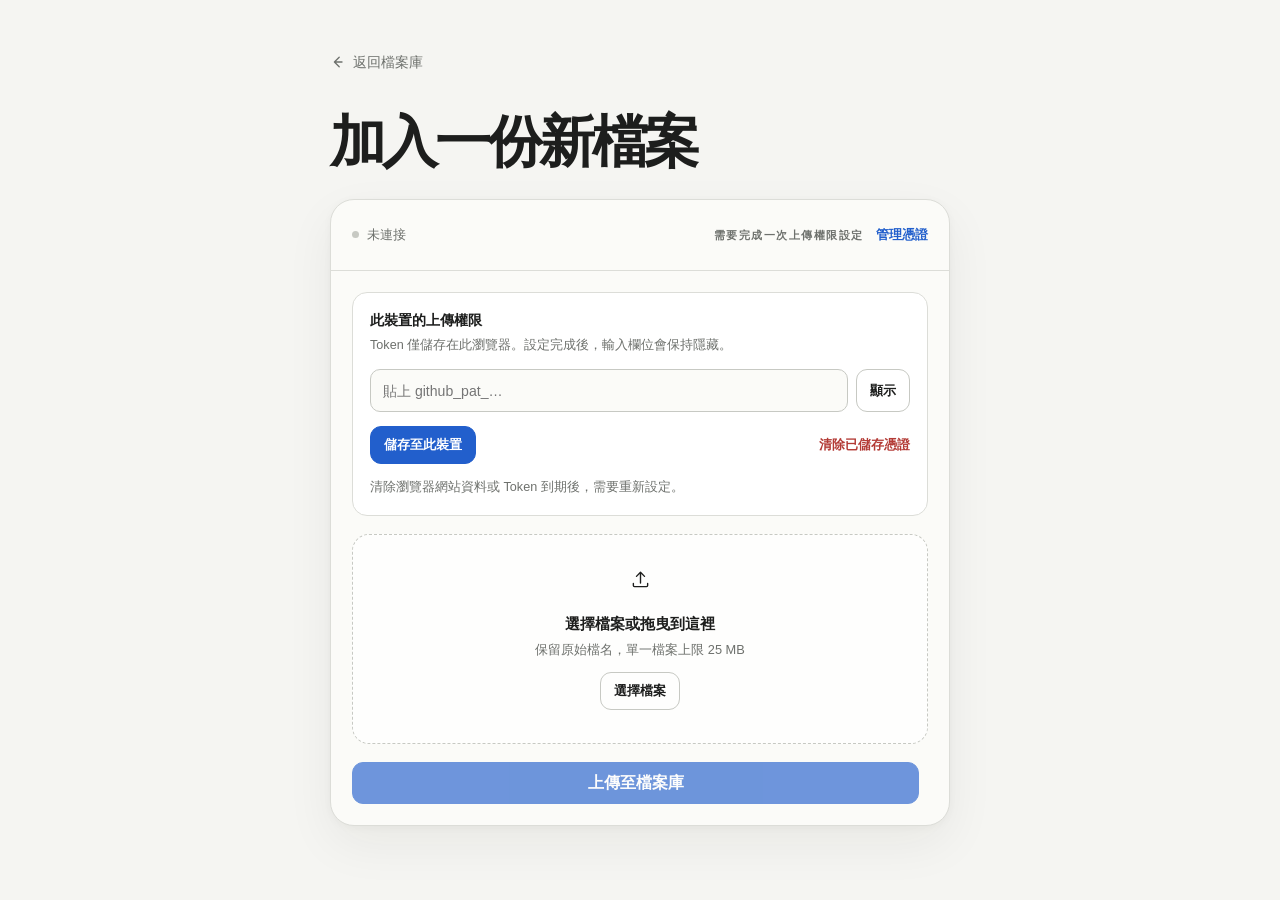
==== commit 8f245eb9: "Refine file hub labels and ordering" ====
--- a/upload.html
+++ b/upload.html
@@ -9,9 +9,11 @@
     <meta name="theme-color" content="#161718" media="(prefers-color-scheme: dark)">
     <meta name="apple-mobile-web-app-capable" content="yes">
     <meta name="apple-mobile-web-app-status-bar-style" content="default">
-    <link rel="manifest" href="manifest.webmanifest">
-    <link rel="apple-touch-icon" href="assets/icons/apple-touch-icon.png">
-    <link rel="stylesheet" href="styles.css">
+    <meta name="apple-mobile-web-app-title" content="File Hub">
+    <link rel="manifest" href="manifest.webmanifest?v=1">
+    <link rel="apple-touch-icon" sizes="180x180" href="icons/apple-touch-icon.png?v=1">
+    <link rel="icon" type="image/png" sizes="32x32" href="icons/favicon-32.png?v=1">
+    <link rel="stylesheet" href="styles.css?v=5">
     <title>管理檔案 · 檔案庫</title>
   </head>
   <body class="upload-page">
@@ -21,13 +23,10 @@
           <svg aria-hidden="true" viewBox="0 0 20 20" fill="none"><path d="m11.5 4-6 6 6 6M6 10h9" stroke="currentColor" stroke-width="1.65" stroke-linecap="round" stroke-linejoin="round"/></svg>
           返回檔案庫
         </a>
-        <span class="owner-mark">PRIVATE ACCESS</span>
       </nav>
 
       <header class="upload-intro">
-        <p class="kicker">ARCHIVE CONTROL</p>
         <h1>加入一份新檔案</h1>
-        <p>檔案會直接送往你的 GitHub 儲存庫。請只在自己的裝置上使用此頁面。</p>
       </header>
 
       <section class="upload-panel" aria-labelledby="upload-title">
--- a/styles.css
+++ b/styles.css
@@ -54,14 +54,12 @@
 button { color: inherit; -webkit-tap-highlight-color: transparent; }
 a { color: inherit; -webkit-tap-highlight-color: transparent; }
 h1, h2, h3, p { margin-top: 0; }
-h1 { margin-bottom: 0; font-size: clamp(2.45rem, 7vw, 4.2rem); font-weight: 620; line-height: 0.98; letter-spacing: -0.065em; }
+h1 { margin-bottom: 0; font-size: clamp(2.45rem, 7vw, 3.65rem); font-weight: 620; line-height: 0.98; letter-spacing: -0.065em; }
 h2 { margin-bottom: 5px; font-size: 1.05rem; font-weight: 650; letter-spacing: -0.025em; }
 
-.app-frame { width: min(calc(100% - 40px), 920px); margin: 0 auto; padding: max(72px, calc(env(safe-area-inset-top, 0px) + 48px)) 0 52px; }
-.archive-header { display: flex; align-items: end; justify-content: space-between; gap: 24px; margin-bottom: 37px; }
-.kicker { margin: 0 0 11px; color: var(--ink-soft); font-size: 0.68rem; font-weight: 700; letter-spacing: 0.17em; }
+.app-frame { width: min(calc(100% - 40px), 920px); margin: 0 auto; padding: max(52px, calc(env(safe-area-inset-top, 0px) + 32px)) 0 52px; }
+.archive-header { margin-bottom: 31px; }
 .title-line { display: flex; align-items: center; gap: 10px; }
-.archive-summary { max-width: 12rem; margin: 0 0 3px; color: var(--ink-soft); font-size: 0.94rem; text-align: right; }
 
 .constellation-link { display: inline-grid; width: 34px; height: 34px; place-items: center; border-radius: 50%; color: color-mix(in srgb, var(--ink-soft) 82%, transparent); opacity: 0.72; transition: color 180ms ease, background 180ms ease, opacity 180ms ease, transform 180ms ease; }
 .constellation-link svg { width: 25px; height: 25px; }
@@ -71,9 +69,22 @@
 .library, .upload-panel { overflow: hidden; border: 1px solid var(--line); border-radius: var(--radius-lg); background: var(--surface); box-shadow: var(--shadow); }
 .library-heading { display: flex; align-items: center; justify-content: space-between; gap: 20px; padding: 24px 29px 21px; border-bottom: 1px solid var(--line); }
 .file-count { min-height: 1.25em; margin: 0; color: var(--ink-soft); font-size: 0.82rem; }
+.library-header-actions { display: flex; align-items: center; gap: 16px; }
+.selection-mode-button { padding: 7px 0; border: 0; border-radius: 8px; background: transparent; color: var(--ink-soft); font-size: 0.84rem; font-weight: 650; cursor: pointer; transition: color 160ms ease, background 160ms ease; }
+.selection-mode-button:hover, .selection-mode-button[aria-pressed="true"] { color: var(--blue); }
+.selection-toolbar { display: flex; align-items: center; justify-content: flex-end; padding: 11px 29px; border-bottom: 1px solid var(--line); background: color-mix(in srgb, var(--blue-wash) 24%, var(--surface)); }
+.library-controls { display: flex; align-items: center; justify-content: flex-end; gap: 12px; }
+.select-all-control, .file-select-control { display: inline-flex; align-items: center; justify-content: center; color: var(--ink-soft); cursor: pointer; }
+.select-all-control { gap: 6px; font-size: 0.8rem; font-weight: 650; white-space: nowrap; }
+.select-all-control input, .file-select-control input { width: 16px; height: 16px; margin: 0; accent-color: var(--blue); cursor: pointer; }
 
 .text-button { padding: 8px 0; border: 0; background: transparent; color: var(--blue); font-size: 0.84rem; font-weight: 650; cursor: pointer; }
 .text-button:hover { color: var(--blue-pressed); text-decoration: underline; text-underline-offset: 3px; }
+.selection-button { min-height: 34px; padding: 6px 9px; border: 1px solid var(--line); border-radius: 9px; background: var(--surface-raised); color: var(--blue); font-size: 0.76rem; font-weight: 700; cursor: pointer; transition: border-color 160ms ease, background 160ms ease, color 160ms ease, opacity 160ms ease; }
+.selection-button:hover:not(:disabled) { border-color: color-mix(in srgb, var(--blue) 45%, var(--line)); background: var(--blue-wash); }
+.selection-delete-button { color: var(--danger); }
+.selection-delete-button:hover:not(:disabled) { border-color: color-mix(in srgb, var(--danger) 45%, var(--line)); background: var(--danger-wash); }
+.selection-button:disabled { cursor: wait; opacity: 0.65; }
 .library-state { display: flex; min-height: 220px; align-items: center; justify-content: center; gap: 10px; padding: 32px; color: var(--ink-soft); text-align: center; }
 .library-state.error { color: var(--danger); }
 .quiet-spinner, .spinner { display: inline-block; width: 15px; height: 15px; flex: 0 0 auto; border: 1.8px solid color-mix(in srgb, var(--ink-soft) 24%, transparent); border-top-color: currentColor; border-radius: 50%; animation: spin 800ms linear infinite; }
@@ -81,16 +92,26 @@
 
 .file-list { margin: 0; padding: 0; list-style: none; }
 .file-item { display: grid; grid-template-columns: minmax(0, 1fr) auto; align-items: center; gap: 24px; padding: 20px 29px; transition: background 160ms ease; }
+.file-item.selection-active { grid-template-columns: auto minmax(0, 1fr) auto; gap: 16px; }
 .file-item + .file-item { border-top: 1px solid var(--line); }
 .file-item:hover { background: color-mix(in srgb, var(--surface-raised) 75%, var(--blue-wash)); }
+.file-item.is-selected { background: color-mix(in srgb, var(--blue-wash) 62%, var(--surface)); }
 .file-details { min-width: 0; }
 .file-name { overflow: hidden; margin: 0 0 7px; font-size: 1rem; font-weight: 625; letter-spacing: -0.018em; text-overflow: ellipsis; white-space: nowrap; }
 .file-meta { display: flex; flex-wrap: wrap; align-items: center; gap: 8px; margin: 0; color: var(--ink-soft); font-size: 0.79rem; }
 .extension { padding: 2px 7px; border: 1px solid color-mix(in srgb, var(--line-strong) 75%, transparent); border-radius: 6px; color: var(--ink-soft); font-size: 0.68rem; font-weight: 700; letter-spacing: 0.055em; }
 
 .download-button, .primary-button, .secondary-button { display: inline-flex; min-height: 42px; align-items: center; justify-content: center; gap: 7px; border-radius: 11px; font-weight: 650; cursor: pointer; transition: background 160ms ease, border-color 160ms ease, color 160ms ease, transform 160ms ease, opacity 160ms ease; }
+.file-actions { display: flex; align-items: center; gap: 6px; }
+.file-select-control { width: 32px; height: 34px; border-radius: 9px; opacity: 0.62; transition: background 160ms ease, opacity 160ms ease; }
+.file-select-control:hover, .file-select-control:focus-within { background: var(--blue-wash); opacity: 1; }
 .download-button { min-width: 92px; padding: 9px 13px; border: 1px solid var(--line); background: var(--surface-raised); color: var(--ink); font-size: 0.87rem; }
 .download-button:hover:not(:disabled) { border-color: color-mix(in srgb, var(--blue) 50%, var(--line)); color: var(--blue); background: var(--blue-wash); }
+.delete-icon-button { display: inline-grid; width: 34px; height: 34px; place-items: center; padding: 0; border: 0; border-radius: 9px; background: transparent; color: var(--ink-soft); cursor: pointer; opacity: 0.44; transition: color 160ms ease, background 160ms ease, opacity 160ms ease, transform 160ms ease; }
+.delete-icon-button svg { width: 18px; height: 18px; }
+.delete-icon-button:hover:not(:disabled), .delete-icon-button:focus-visible { background: var(--danger-wash); color: var(--danger); opacity: 1; }
+.delete-icon-button:active:not(:disabled) { transform: scale(0.92); }
+.delete-icon-button:disabled { cursor: wait; opacity: 0.35; }
 .primary-button { width: 100%; border: 1px solid var(--blue); background: var(--blue); color: #fff; }
 .primary-button:hover:not(:disabled) { border-color: var(--blue-pressed); background: var(--blue-pressed); }
 .secondary-button { padding: 0 13px; border: 1px solid var(--line-strong); background: transparent; color: var(--ink); font-size: 0.84rem; }
@@ -98,18 +119,30 @@
 .download-button:active:not(:disabled), .primary-button:active:not(:disabled), .secondary-button:active:not(:disabled) { transform: scale(0.97); }
 .download-button:disabled, .primary-button:disabled { cursor: wait; opacity: 0.65; }
 .button-spinner { width: 14px; height: 14px; border: 2px solid rgba(255, 255, 255, 0.45); border-top-color: #fff; border-radius: 50%; animation: spin 800ms linear infinite; }
-.archive-footer { display: flex; justify-content: center; gap: 8px; padding: 4px 24px calc(28px + var(--safe-bottom)); color: var(--ink-soft); font-size: 0.74rem; }
+.delete-dialog { width: min(calc(100% - 40px), 390px); padding: 0; border: 1px solid var(--line); border-radius: 19px; background: var(--surface); color: var(--ink); box-shadow: 0 24px 70px rgba(0, 0, 0, 0.2); }
+.delete-dialog::backdrop { background: rgba(19, 22, 21, 0.36); backdrop-filter: blur(3px); }
+.delete-dialog-content { padding: 25px; }
+.dialog-kicker { margin: 0 0 8px; color: var(--ink-soft); font-size: 0.68rem; font-weight: 700; letter-spacing: 0.12em; }
+.delete-dialog h2 { margin-bottom: 10px; font-size: 1.2rem; }
+.delete-dialog-filename { margin: 0 0 8px; overflow-wrap: anywhere; color: var(--ink); font-weight: 650; }
+.delete-dialog-description { margin: 0; color: var(--ink-soft); font-size: 0.86rem; }
+.delete-dialog-message { margin: 14px 0 0; color: var(--danger); font-size: 0.83rem; }
+.delete-dialog-actions { display: flex; justify-content: flex-end; gap: 9px; margin-top: 25px; }
+.delete-dialog-actions .secondary-button { min-height: 40px; }
+.delete-confirm-button { display: inline-flex; min-height: 40px; align-items: center; justify-content: center; padding: 0 13px; border: 1px solid var(--danger); border-radius: 11px; background: var(--danger); color: #fff; font-weight: 650; cursor: pointer; transition: background 160ms ease, border-color 160ms ease, transform 160ms ease, opacity 160ms ease; }
+.delete-confirm-button:hover:not(:disabled) { border-color: color-mix(in srgb, var(--danger) 88%, #000); background: color-mix(in srgb, var(--danger) 88%, #000); }
+.delete-confirm-button:active:not(:disabled) { transform: scale(0.97); }
+.delete-confirm-button:disabled { cursor: wait; opacity: 0.68; }
 
 /* Private uploader */
 .upload-frame { width: min(calc(100% - 40px), 620px); padding-bottom: calc(48px + var(--safe-bottom)); }
-.upload-topbar { display: flex; align-items: center; justify-content: space-between; margin-bottom: 42px; }
+.upload-topbar { display: flex; align-items: center; margin-bottom: 42px; }
 .back-link { display: inline-flex; align-items: center; gap: 7px; color: var(--ink-soft); font-size: 0.87rem; text-decoration: none; }
 .back-link:hover { color: var(--ink); }
 .back-link svg { width: 16px; height: 16px; }
 .owner-mark { color: var(--ink-soft); font-size: 0.68rem; font-weight: 700; letter-spacing: 0.14em; }
 .upload-intro { margin-bottom: 29px; }
-.upload-intro h1 { margin-bottom: 13px; font-size: clamp(2.15rem, 9vw, 3.5rem); }
-.upload-intro p:last-child { max-width: 28rem; margin: 0; color: var(--ink-soft); }
+.upload-intro h1 { margin-bottom: 0; font-size: clamp(2.15rem, 9vw, 3.5rem); }
 .connection-bar { display: grid; grid-template-columns: minmax(0, 1fr) auto auto; align-items: center; gap: 12px; padding: 17px 21px; border-bottom: 1px solid var(--line); }
 .connection-state { display: flex; align-items: center; gap: 8px; min-width: 0; color: var(--ink-soft); font-size: 0.82rem; }
 .connection-state span:last-child { overflow: hidden; text-overflow: ellipsis; white-space: nowrap; }
@@ -156,13 +189,17 @@
 
 @media (max-width: 600px) {
   .app-frame, .upload-frame { width: min(calc(100% - 28px), 920px); padding-top: max(45px, calc(env(safe-area-inset-top, 0px) + 30px)); }
-  .archive-header { display: block; margin-bottom: 27px; }
-  .archive-summary { max-width: none; margin: 16px 0 0; text-align: left; }
+  .archive-header { margin-bottom: 27px; }
   .library, .upload-panel { border-radius: 20px; }
   .library-heading { padding: 20px 19px 18px; }
+  .selection-toolbar { padding: 12px 19px; }
+  .library-controls { justify-content: flex-start; flex-wrap: wrap; gap: 9px 12px; }
   .file-item { grid-template-columns: minmax(0, 1fr); gap: 14px; padding: 18px 19px; }
+  .file-item.selection-active { grid-template-columns: auto minmax(0, 1fr); gap: 12px; }
   .file-name { overflow: visible; white-space: normal; overflow-wrap: anywhere; }
-  .download-button { width: 100%; }
+  .file-select-control { align-self: start; margin-top: 1px; }
+  .file-actions { width: 100%; grid-column: 1 / -1; }
+  .download-button { width: auto; flex: 1; }
   .upload-topbar { margin-bottom: 34px; }
   .connection-bar { grid-template-columns: minmax(0, 1fr) auto; padding: 16px 17px; }
   #upload-mode { display: none; }
